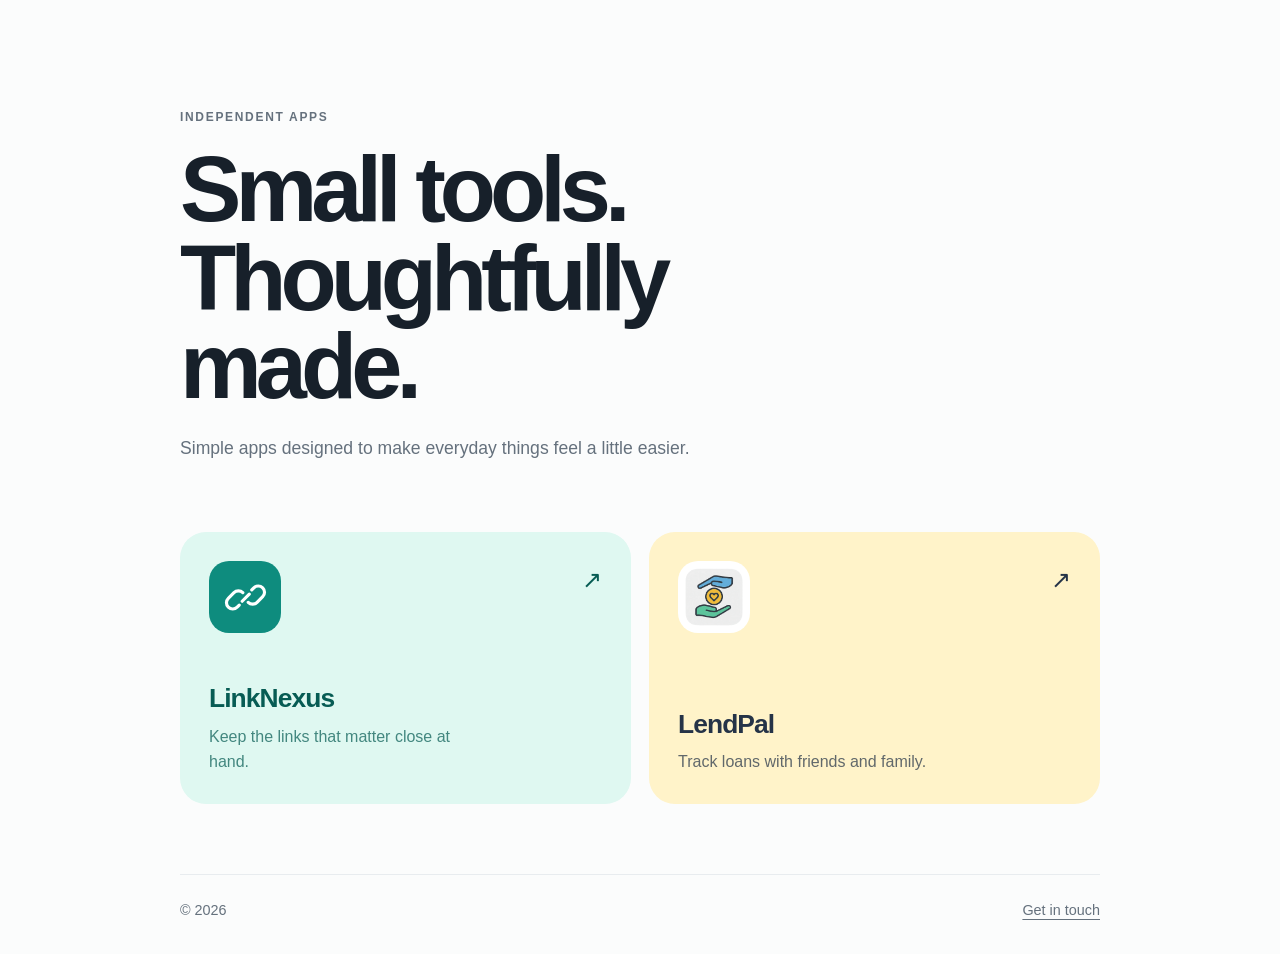
==== index.html @ 891b50ae "Build minimal app portfolio site" ====
<!doctype html>
<html lang="en">
  <head>
    <meta charset="utf-8">
    <meta name="viewport" content="width=device-width, initial-scale=1">
    <meta name="description" content="Simple, thoughtful apps for everyday life.">
    <title>Apps</title>
    <link rel="stylesheet" href="assets/styles.css">
  </head>
  <body>
    <main class="home-shell">
      <header class="intro">
        <p class="eyebrow">Independent apps</p>
        <h1>Small tools.<br>Thoughtfully made.</h1>
        <p class="intro-copy">Simple apps designed to make everyday things feel a little easier.</p>
      </header>

      <section class="app-grid" aria-label="Apps">
        <a class="app-card linknexus-card" href="linknexus/">
          <span class="card-icon linknexus-icon" aria-hidden="true">
            <svg viewBox="0 0 48 48" role="img">
              <path d="M20.3 28.2l7.9-7.9M17 32.5l-2.3 2.3a7 7 0 01-9.9-9.9l6.3-6.3a7 7 0 019.9 0M31 15.5l2.3-2.3a7 7 0 019.9 9.9l-6.3 6.3a7 7 0 01-9.9 0"/>
            </svg>
          </span>
          <span class="card-content">
            <span class="card-label">LinkNexus</span>
            <span class="card-description">Keep the links that matter close at hand.</span>
          </span>
          <span class="card-arrow" aria-hidden="true">&#8599;</span>
        </a>

        <a class="app-card lendpal-card" href="lendpal/">
          <span class="card-icon lendpal-icon" aria-hidden="true">
            <img src="app-light.png" alt="">
          </span>
          <span class="card-content">
            <span class="card-label">LendPal</span>
            <span class="card-description">Track loans with friends and family.</span>
          </span>
          <span class="card-arrow" aria-hidden="true">&#8599;</span>
        </a>
      </section>

      <footer class="site-footer">
        <span>&copy; 2026</span>
        <a href="mailto:lendpal.sup@gmail.com">Get in touch</a>
      </footer>
    </main>
  </body>
</html>
---- assets/styles.css ----
:root {
  color-scheme: light;
  --ink: #17202a;
  --muted: #65717d;
  --line: #e8ecef;
  --paper: #fbfcfc;
  --white: #ffffff;
  font-family: Inter, ui-sans-serif, -apple-system, BlinkMacSystemFont, "Segoe UI", sans-serif;
  font-synthesis: none;
}

* { box-sizing: border-box; }

html { scroll-behavior: smooth; }

body {
  min-height: 100vh;
  margin: 0;
  background: var(--paper);
  color: var(--ink);
  line-height: 1.6;
  -webkit-font-smoothing: antialiased;
}

a { color: inherit; }

.home-shell,
.app-shell,
.policy-shell {
  width: min(100% - 40px, 920px);
  margin: 0 auto;
}

.home-shell {
  min-height: 100vh;
  display: flex;
  flex-direction: column;
  padding: 12vh 0 32px;
}

.intro { max-width: 680px; }

.eyebrow {
  margin: 0 0 18px;
  color: var(--muted);
  font-size: .75rem;
  font-weight: 700;
  letter-spacing: .14em;
  text-transform: uppercase;
}

h1, h2, p { margin-top: 0; }

.intro h1 {
  margin-bottom: 24px;
  font-size: clamp(3rem, 8vw, 5.75rem);
  font-weight: 680;
  letter-spacing: -.065em;
  line-height: .96;
}

.intro-copy {
  max-width: 520px;
  margin-bottom: 0;
  color: var(--muted);
  font-size: 1.1rem;
}

.app-grid {
  display: grid;
  grid-template-columns: repeat(2, 1fr);
  gap: 18px;
  margin: 70px 0;
}

.app-card {
  position: relative;
  min-height: 260px;
  padding: 28px;
  overflow: hidden;
  border: 1px solid transparent;
  border-radius: 26px;
  display: flex;
  flex-direction: column;
  justify-content: space-between;
  text-decoration: none;
  transition: transform .2s ease, box-shadow .2s ease;
}

.app-card:hover {
  transform: translateY(-4px);
  box-shadow: 0 20px 50px rgb(26 39 49 / 10%);
}

.app-card:focus-visible {
  outline: 3px solid var(--ink);
  outline-offset: 4px;
}

.linknexus-card { background: #dff8f1; color: #075c54; }
.lendpal-card { background: #fff3c9; color: #253347; }

.card-icon {
  width: 72px;
  height: 72px;
  border-radius: 20px;
  display: grid;
  place-items: center;
}

.linknexus-icon { background: #0e8c7e; }
.linknexus-icon svg { width: 43px; fill: none; stroke: #fff; stroke-width: 3.5; stroke-linecap: round; }
.lendpal-icon { overflow: hidden; background: #fff; }
.lendpal-icon img { width: 100%; height: 100%; object-fit: cover; }

.card-content { display: block; padding-top: 44px; }
.card-label { display: block; font-size: 1.65rem; font-weight: 700; letter-spacing: -.035em; }
.card-description { display: block; max-width: 280px; margin-top: 4px; opacity: .72; }
.card-arrow { position: absolute; top: 28px; right: 28px; font-size: 1.5rem; }

.site-footer {
  margin-top: auto;
  padding-top: 24px;
  border-top: 1px solid var(--line);
  display: flex;
  justify-content: space-between;
  color: var(--muted);
  font-size: .9rem;
}

.site-footer a { text-underline-offset: 4px; }

.app-page { --accent: #0e8c7e; --soft: #dff8f1; }
.app-page.lendpal { --accent: #377fb7; --soft: #fff3c9; }

.app-shell { padding: 32px 0 56px; }

.top-nav { display: flex; justify-content: space-between; align-items: center; }
.back-link, .privacy-link { color: var(--muted); font-size: .9rem; text-decoration: none; }
.back-link:hover, .privacy-link:hover { color: var(--accent); }

.app-hero {
  min-height: calc(100vh - 145px);
  display: grid;
  grid-template-columns: 1.2fr .8fr;
  align-items: center;
  gap: 64px;
}

.app-badge {
  width: 96px;
  height: 96px;
  margin-bottom: 32px;
  border-radius: 27px;
  display: grid;
  place-items: center;
  overflow: hidden;
  background: var(--accent);
  box-shadow: 0 16px 40px color-mix(in srgb, var(--accent) 24%, transparent);
}

.app-badge img { width: 100%; height: 100%; object-fit: cover; }
.app-badge svg { width: 56px; fill: none; stroke: #fff; stroke-width: 3.5; stroke-linecap: round; }

.app-copy h1 {
  margin-bottom: 20px;
  font-size: clamp(3.5rem, 9vw, 7rem);
  letter-spacing: -.075em;
  line-height: .9;
}

.app-copy > p { max-width: 560px; color: var(--muted); font-size: 1.2rem; }

.feature-note {
  padding: 32px;
  border-radius: 28px;
  background: var(--soft);
  color: var(--accent);
}

.feature-note p { margin: 0; font-size: 1.15rem; font-weight: 600; }

.policy-shell { max-width: 720px; padding: 32px 0 80px; }
.policy-header { padding: 96px 0 44px; border-bottom: 1px solid var(--line); }
.policy-header h1 { margin-bottom: 12px; font-size: clamp(2.7rem, 7vw, 4.5rem); letter-spacing: -.055em; line-height: 1; }
.updated { color: var(--muted); font-size: .9rem; }
.policy-content { padding-top: 44px; }
.policy-content h2 { margin: 44px 0 12px; font-size: 1.2rem; letter-spacing: -.015em; }
.policy-content p, .policy-content li { color: #46515c; }
.policy-content a { color: var(--accent); text-underline-offset: 3px; }
.policy-content li + li { margin-top: 10px; }

@media (max-width: 700px) {
  .home-shell { padding-top: 9vh; }
  .app-grid { grid-template-columns: 1fr; margin: 52px 0; }
  .app-card { min-height: 230px; }
  .app-hero { grid-template-columns: 1fr; gap: 16px; padding: 88px 0 40px; }
  .feature-note { margin-top: 20px; }
  .policy-header { padding-top: 72px; }
}

@media (prefers-reduced-motion: reduce) {
  html { scroll-behavior: auto; }
  .app-card { transition: none; }
}
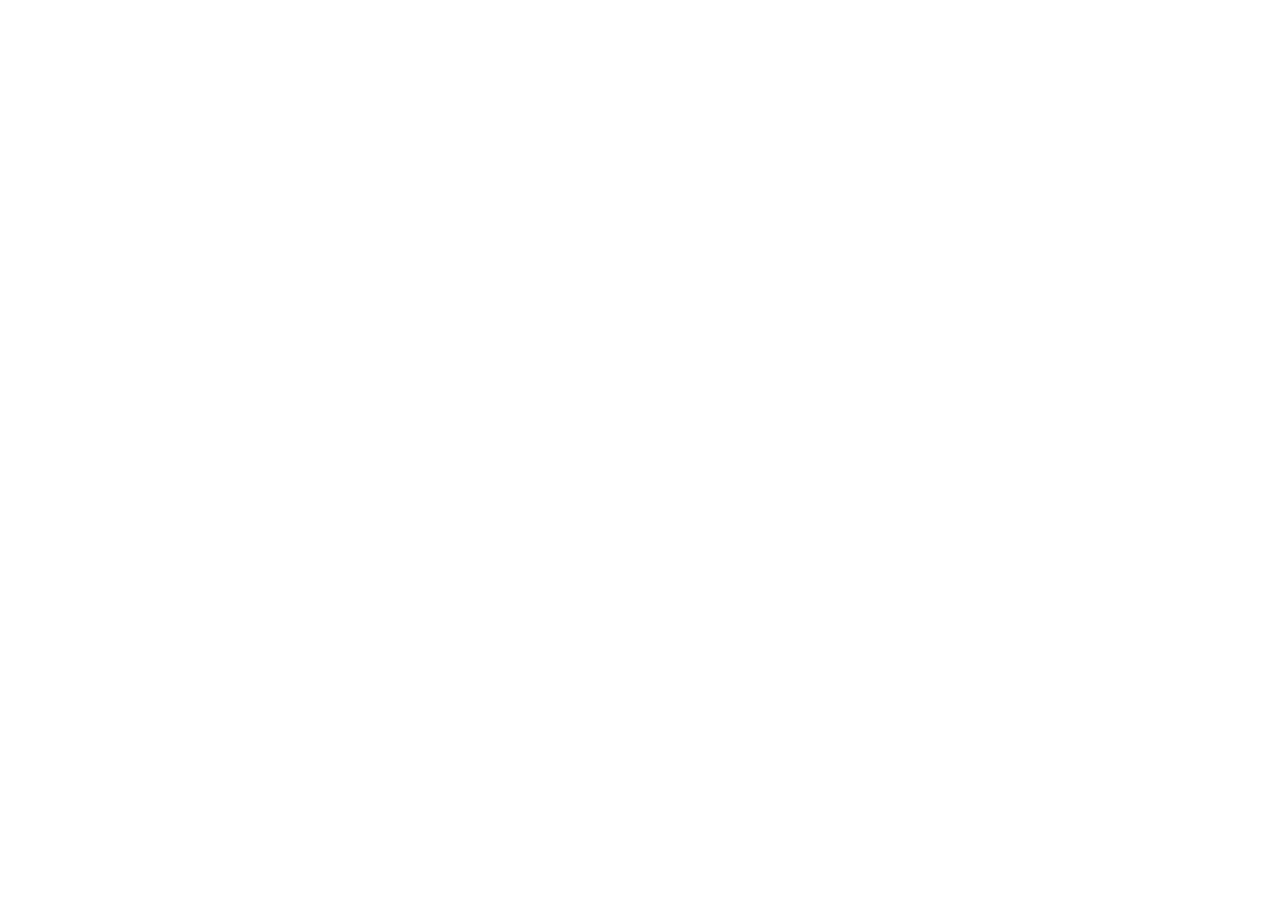
==== commit 025e3a33: "Redirect legacy homepage to LendPal" ====
--- a/index.html
+++ b/index.html
@@ -3,48 +3,42 @@
   <head>
     <meta charset="utf-8">
     <meta name="viewport" content="width=device-width, initial-scale=1">
-    <meta name="description" content="Simple, thoughtful apps for everyday life.">
-    <title>Apps</title>
-    <link rel="stylesheet" href="assets/styles.css">
+    <meta http-equiv="refresh" content="0; url=https://sylvan-d-ash.github.io/lendpal.home/lendpal/">
+    <link rel="canonical" href="https://sylvan-d-ash.github.io/lendpal.home/lendpal/">
+    <title>LendPal has moved</title>
+    <script>
+      window.location.replace("https://sylvan-d-ash.github.io/lendpal.home/lendpal/");
+    </script>
+    <style>
+      :root {
+        font-family: -apple-system, BlinkMacSystemFont, "Segoe UI", sans-serif;
+        color: #253347;
+        background: #fffdf7;
+      }
+
+      body {
+        min-height: 100vh;
+        margin: 0;
+        display: grid;
+        place-items: center;
+      }
+
+      main {
+        max-width: 30rem;
+        padding: 2rem;
+        text-align: center;
+      }
+
+      h1 { margin-bottom: .5rem; }
+      p { color: #65717d; }
+      a { color: #377fb7; text-underline-offset: .2em; }
+    </style>
   </head>
   <body>
-    <main class="home-shell">
-      <header class="intro">
-        <p class="eyebrow">Independent apps</p>
-        <h1>Small tools.<br>Thoughtfully made.</h1>
-        <p class="intro-copy">Simple apps designed to make everyday things feel a little easier.</p>
-      </header>
-
-      <section class="app-grid" aria-label="Apps">
-        <a class="app-card linknexus-card" href="linknexus/">
-          <span class="card-icon linknexus-icon" aria-hidden="true">
-            <svg viewBox="0 0 48 48" role="img">
-              <path d="M20.3 28.2l7.9-7.9M17 32.5l-2.3 2.3a7 7 0 01-9.9-9.9l6.3-6.3a7 7 0 019.9 0M31 15.5l2.3-2.3a7 7 0 019.9 9.9l-6.3 6.3a7 7 0 01-9.9 0"/>
-            </svg>
-          </span>
-          <span class="card-content">
-            <span class="card-label">LinkNexus</span>
-            <span class="card-description">Keep the links that matter close at hand.</span>
-          </span>
-          <span class="card-arrow" aria-hidden="true">&#8599;</span>
-        </a>
-
-        <a class="app-card lendpal-card" href="lendpal/">
-          <span class="card-icon lendpal-icon" aria-hidden="true">
-            <img src="app-light.png" alt="">
-          </span>
-          <span class="card-content">
-            <span class="card-label">LendPal</span>
-            <span class="card-description">Track loans with friends and family.</span>
-          </span>
-          <span class="card-arrow" aria-hidden="true">&#8599;</span>
-        </a>
-      </section>
-
-      <footer class="site-footer">
-        <span>&copy; 2026</span>
-        <a href="mailto:lendpal.sup@gmail.com">Get in touch</a>
-      </footer>
+    <main>
+      <h1>LendPal has moved</h1>
+      <p>Taking you to the current LendPal page.</p>
+      <p><a href="https://sylvan-d-ash.github.io/lendpal.home/lendpal/">Continue to LendPal</a></p>
     </main>
   </body>
 </html>
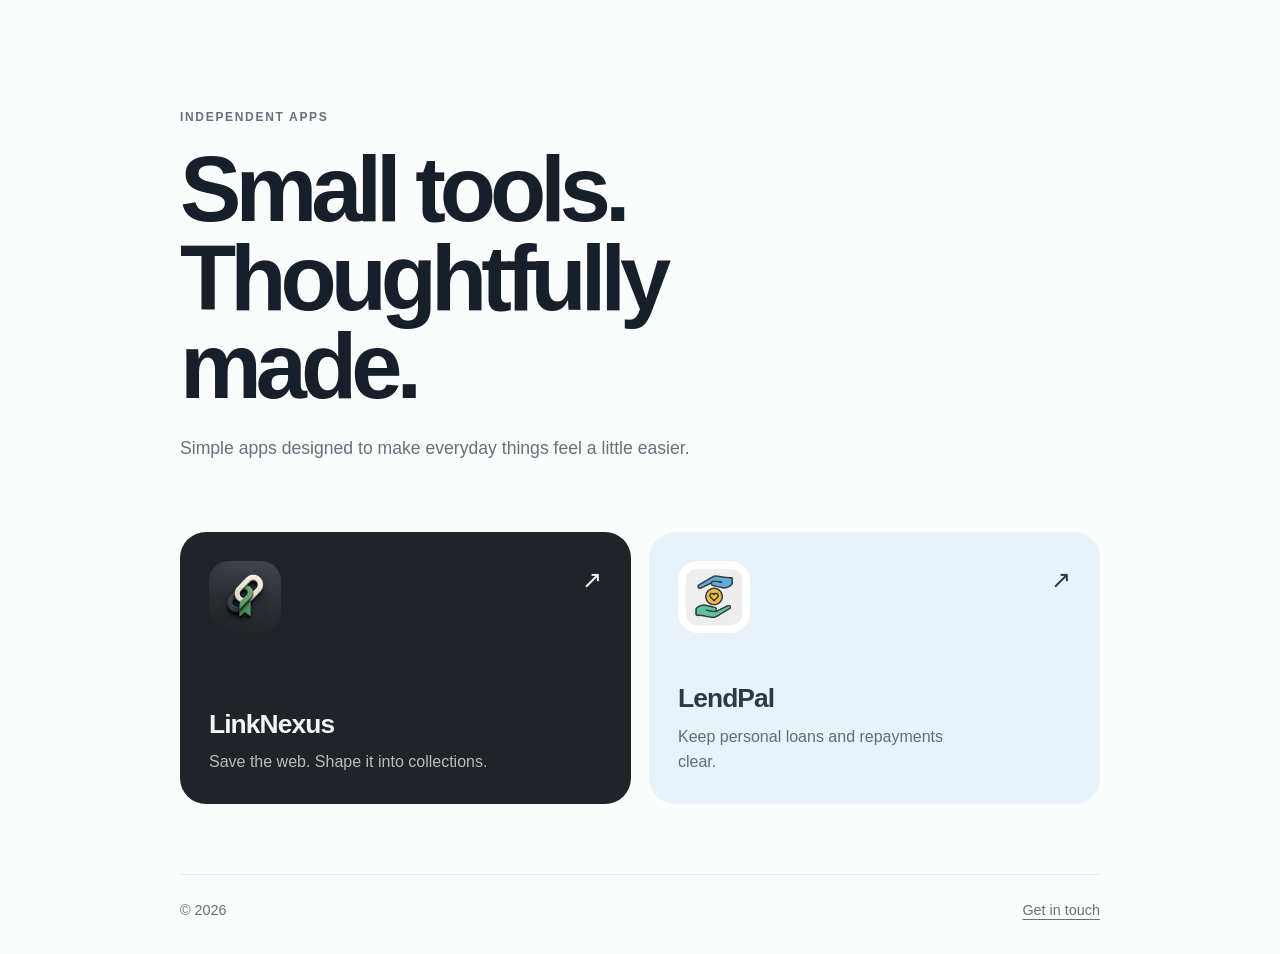
==== commit aaacf88c: "Refine app landing pages" ====
--- a/index.html
+++ b/index.html
@@ -3,42 +3,46 @@
   <head>
     <meta charset="utf-8">
     <meta name="viewport" content="width=device-width, initial-scale=1">
-    <meta http-equiv="refresh" content="0; url=https://sylvan-d-ash.github.io/lendpal.home/lendpal/">
-    <link rel="canonical" href="https://sylvan-d-ash.github.io/lendpal.home/lendpal/">
-    <title>LendPal has moved</title>
-    <script>
-      window.location.replace("https://sylvan-d-ash.github.io/lendpal.home/lendpal/");
-    </script>
-    <style>
-      :root {
-        font-family: -apple-system, BlinkMacSystemFont, "Segoe UI", sans-serif;
-        color: #253347;
-        background: #fffdf7;
-      }
-
-      body {
-        min-height: 100vh;
-        margin: 0;
-        display: grid;
-        place-items: center;
-      }
-
-      main {
-        max-width: 30rem;
-        padding: 2rem;
-        text-align: center;
-      }
-
-      h1 { margin-bottom: .5rem; }
-      p { color: #65717d; }
-      a { color: #377fb7; text-underline-offset: .2em; }
-    </style>
+    <meta name="description" content="Simple, thoughtful apps for everyday life.">
+    <title>Apps</title>
+    <link rel="stylesheet" href="assets/styles.css">
   </head>
   <body>
-    <main>
-      <h1>LendPal has moved</h1>
-      <p>Taking you to the current LendPal page.</p>
-      <p><a href="https://sylvan-d-ash.github.io/lendpal.home/lendpal/">Continue to LendPal</a></p>
+    <main class="home-shell">
+      <header class="intro">
+        <p class="eyebrow">Independent apps</p>
+        <h1>Small tools.<br>Thoughtfully made.</h1>
+        <p class="intro-copy">Simple apps designed to make everyday things feel a little easier.</p>
+      </header>
+
+      <section class="app-grid" aria-label="Apps">
+        <a class="app-card linknexus-card" href="linknexus/">
+          <span class="card-icon linknexus-icon" aria-hidden="true">
+            <img src="linknexus-icon.png" alt="">
+          </span>
+          <span class="card-content">
+            <span class="card-label">LinkNexus</span>
+            <span class="card-description">Save the web. Shape it into collections.</span>
+          </span>
+          <span class="card-arrow" aria-hidden="true">&#8599;</span>
+        </a>
+
+        <a class="app-card lendpal-card" href="lendpal/">
+          <span class="card-icon lendpal-icon" aria-hidden="true">
+            <img src="app-light.png" alt="">
+          </span>
+          <span class="card-content">
+            <span class="card-label">LendPal</span>
+            <span class="card-description">Keep personal loans and repayments clear.</span>
+          </span>
+          <span class="card-arrow" aria-hidden="true">&#8599;</span>
+        </a>
+      </section>
+
+      <footer class="site-footer">
+        <span>&copy; 2026</span>
+        <a href="mailto:lendpal.sup@gmail.com">Get in touch</a>
+      </footer>
     </main>
   </body>
 </html>
--- a/assets/styles.css
+++ b/assets/styles.css
@@ -0,0 +1,222 @@
+:root {
+  color-scheme: light;
+  --ink: #17202a;
+  --muted: #65717d;
+  --line: #e8ecef;
+  --paper: #fbfcfc;
+  --white: #ffffff;
+  font-family: Inter, ui-sans-serif, -apple-system, BlinkMacSystemFont, "Segoe UI", sans-serif;
+  font-synthesis: none;
+}
+
+* { box-sizing: border-box; }
+
+html { scroll-behavior: smooth; }
+
+body {
+  min-height: 100vh;
+  margin: 0;
+  background: var(--paper);
+  color: var(--ink);
+  line-height: 1.6;
+  -webkit-font-smoothing: antialiased;
+}
+
+a { color: inherit; }
+
+.home-shell,
+.app-shell,
+.policy-shell {
+  width: min(100% - 40px, 920px);
+  margin: 0 auto;
+}
+
+.home-shell {
+  min-height: 100vh;
+  display: flex;
+  flex-direction: column;
+  padding: 12vh 0 32px;
+}
+
+.intro { max-width: 680px; }
+
+.eyebrow {
+  margin: 0 0 18px;
+  color: var(--muted);
+  font-size: .75rem;
+  font-weight: 700;
+  letter-spacing: .14em;
+  text-transform: uppercase;
+}
+
+h1, h2, p { margin-top: 0; }
+
+.intro h1 {
+  margin-bottom: 24px;
+  font-size: clamp(3rem, 8vw, 5.75rem);
+  font-weight: 680;
+  letter-spacing: -.065em;
+  line-height: .96;
+}
+
+.intro-copy {
+  max-width: 520px;
+  margin-bottom: 0;
+  color: var(--muted);
+  font-size: 1.1rem;
+}
+
+.app-grid {
+  display: grid;
+  grid-template-columns: repeat(2, 1fr);
+  gap: 18px;
+  margin: 70px 0;
+}
+
+.app-card {
+  position: relative;
+  min-height: 260px;
+  padding: 28px;
+  overflow: hidden;
+  border: 1px solid transparent;
+  border-radius: 26px;
+  display: flex;
+  flex-direction: column;
+  justify-content: space-between;
+  text-decoration: none;
+  transition: transform .2s ease, box-shadow .2s ease;
+}
+
+.app-card:hover {
+  transform: translateY(-4px);
+  box-shadow: 0 20px 50px rgb(26 39 49 / 10%);
+}
+
+.app-card:focus-visible {
+  outline: 3px solid var(--ink);
+  outline-offset: 4px;
+}
+
+.linknexus-card { background: #202428; color: #f5f5f5; }
+.lendpal-card { background: #e8f2fb; color: #2d3748; }
+
+.card-icon {
+  width: 72px;
+  height: 72px;
+  border-radius: 20px;
+  display: grid;
+  place-items: center;
+}
+
+.linknexus-icon { overflow: hidden; background: #202428; }
+.linknexus-icon img { width: 100%; height: 100%; object-fit: cover; }
+.lendpal-icon { overflow: hidden; background: #fff; }
+.lendpal-icon img { width: 100%; height: 100%; object-fit: cover; }
+
+.card-content { display: block; padding-top: 44px; }
+.card-label { display: block; font-size: 1.65rem; font-weight: 700; letter-spacing: -.035em; }
+.card-description { display: block; max-width: 280px; margin-top: 4px; opacity: .72; }
+.card-arrow { position: absolute; top: 28px; right: 28px; font-size: 1.5rem; }
+
+.site-footer {
+  margin-top: auto;
+  padding-top: 24px;
+  border-top: 1px solid var(--line);
+  display: flex;
+  justify-content: space-between;
+  color: var(--muted);
+  font-size: .9rem;
+}
+
+.site-footer a { text-underline-offset: 4px; }
+
+.app-page {
+  --accent: #3d8e5b;
+  --soft: #ffffff;
+  --page-background: #f2f2f2;
+  --page-ink: #111111;
+  --page-muted: #6b6b6b;
+  background: var(--page-background);
+  color: var(--page-ink);
+}
+
+.app-page.lendpal {
+  --accent: #3182ce;
+  --soft: #e8f2fb;
+  --page-background: #f7f8fa;
+  --page-ink: #2d3748;
+  --page-muted: #718096;
+}
+
+.app-shell { padding: 32px 0 56px; }
+
+.top-nav { display: flex; justify-content: space-between; align-items: center; }
+.back-link, .privacy-link { color: var(--page-muted); font-size: .9rem; text-decoration: none; }
+.back-link:hover, .privacy-link:hover { color: var(--accent); }
+
+.app-hero {
+  min-height: calc(100vh - 145px);
+  display: grid;
+  grid-template-columns: 1.2fr .8fr;
+  align-items: center;
+  gap: 64px;
+}
+
+.app-badge {
+  width: 96px;
+  height: 96px;
+  margin-bottom: 32px;
+  border-radius: 27px;
+  display: grid;
+  place-items: center;
+  overflow: hidden;
+  background: var(--accent);
+  box-shadow: 0 16px 40px color-mix(in srgb, var(--page-ink) 18%, transparent);
+}
+
+.app-badge img { width: 100%; height: 100%; object-fit: cover; }
+.app-badge svg { width: 56px; fill: none; stroke: #fff; stroke-width: 3.5; stroke-linecap: round; }
+
+.app-copy h1 {
+  margin-bottom: 20px;
+  font-size: clamp(3.5rem, 9vw, 7rem);
+  letter-spacing: -.075em;
+  line-height: .9;
+}
+
+.app-copy > p { max-width: 590px; color: var(--page-muted); font-size: 1.2rem; }
+
+.feature-note {
+  padding: 32px;
+  border-radius: 28px;
+  background: var(--soft);
+  color: var(--page-ink);
+  box-shadow: 0 18px 55px color-mix(in srgb, var(--page-ink) 7%, transparent);
+}
+
+.feature-note p { margin: 0; font-size: 1.15rem; font-weight: 600; }
+.feature-note p::first-line { color: var(--accent); }
+
+.policy-shell { max-width: 720px; padding: 32px 0 80px; }
+.policy-header { padding: 96px 0 44px; border-bottom: 1px solid var(--line); }
+.policy-header h1 { margin-bottom: 12px; font-size: clamp(2.7rem, 7vw, 4.5rem); letter-spacing: -.055em; line-height: 1; }
+.updated { color: var(--muted); font-size: .9rem; }
+.policy-content { padding-top: 44px; }
+.policy-content h2 { margin: 44px 0 12px; font-size: 1.2rem; letter-spacing: -.015em; }
+.policy-content p, .policy-content li { color: #46515c; }
+.policy-content a { color: var(--accent); text-underline-offset: 3px; }
+.policy-content li + li { margin-top: 10px; }
+
+@media (max-width: 700px) {
+  .home-shell { padding-top: 9vh; }
+  .app-grid { grid-template-columns: 1fr; margin: 52px 0; }
+  .app-card { min-height: 230px; }
+  .app-hero { grid-template-columns: 1fr; gap: 16px; padding: 88px 0 40px; }
+  .feature-note { margin-top: 20px; }
+  .policy-header { padding-top: 72px; }
+}
+
+@media (prefers-reduced-motion: reduce) {
+  html { scroll-behavior: auto; }
+  .app-card { transition: none; }
+}
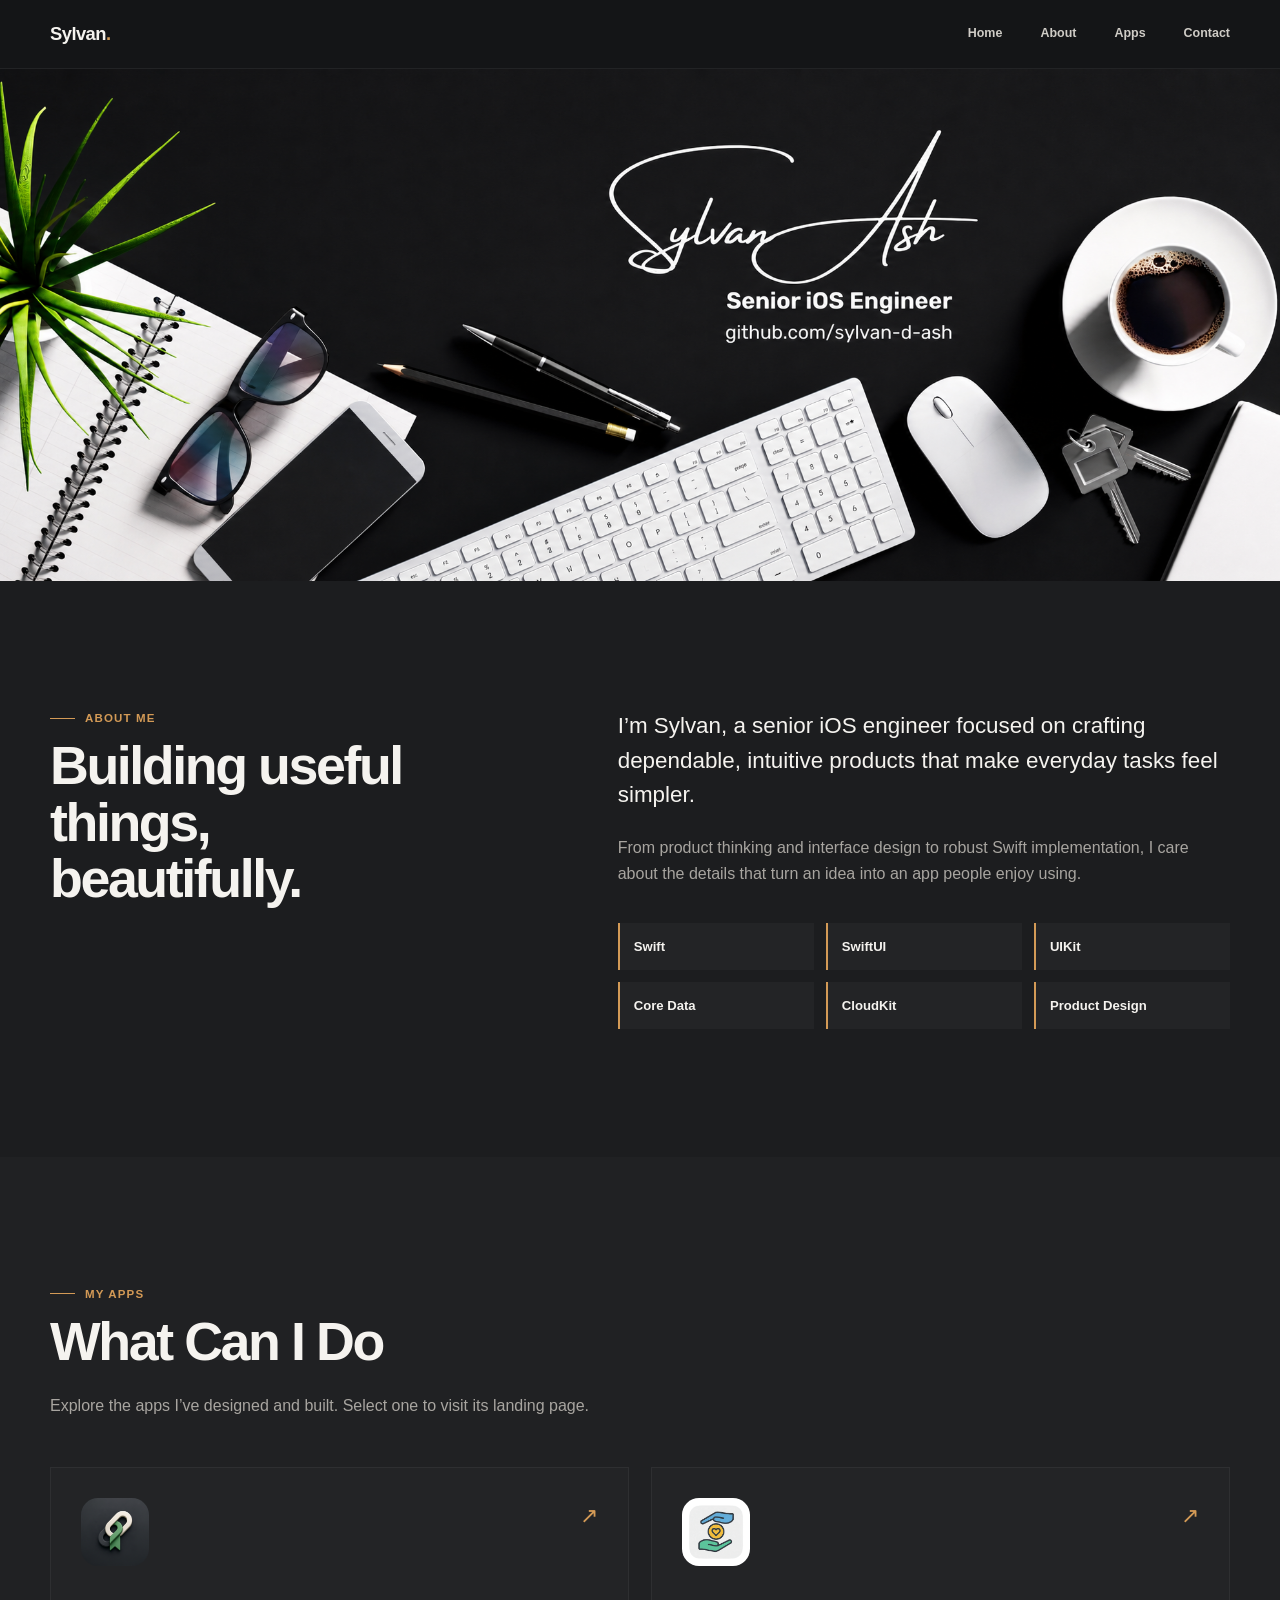
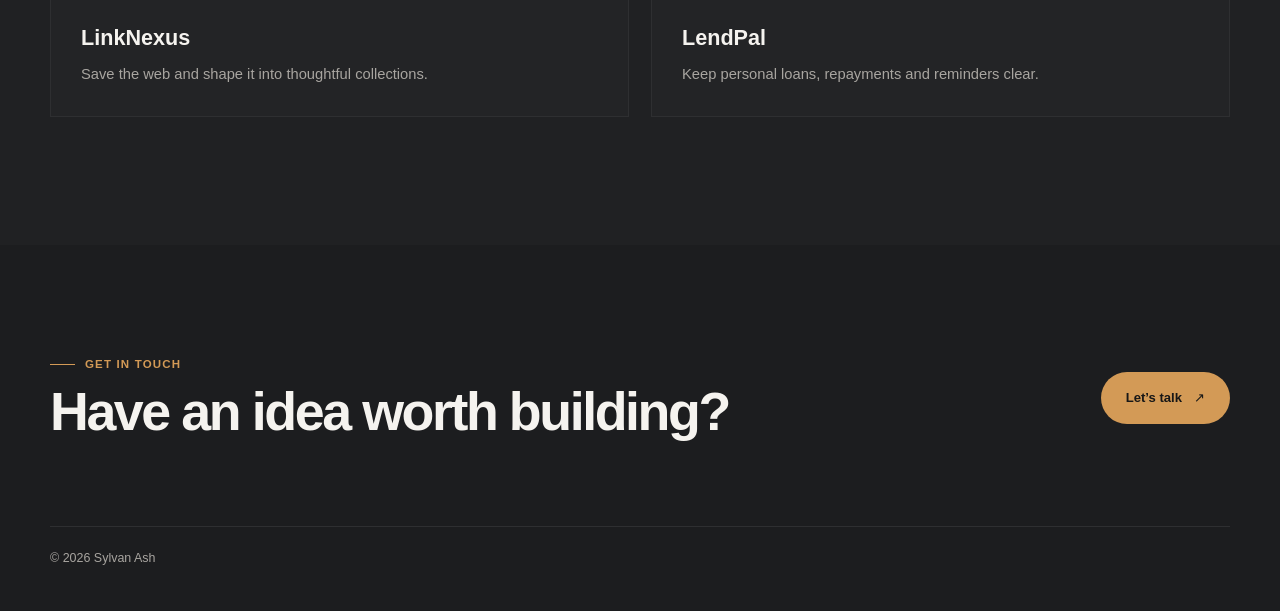
==== commit 189ad743: "Redesign portfolio home and app gallery" ====
--- a/index.html
+++ b/index.html
@@ -3,46 +3,90 @@
   <head>
     <meta charset="utf-8">
     <meta name="viewport" content="width=device-width, initial-scale=1">
-    <meta name="description" content="Simple, thoughtful apps for everyday life.">
-    <title>Apps</title>
+    <meta name="description" content="Sylvan Ash is a senior iOS engineer building thoughtful apps for everyday life.">
+    <title>Sylvan Ash — Senior iOS Engineer</title>
+    <link rel="icon" href="favicon.svg" type="image/svg+xml">
+    <link rel="apple-touch-icon" href="apple-touch-icon.png">
     <link rel="stylesheet" href="assets/styles.css">
   </head>
-  <body>
-    <main class="home-shell">
-      <header class="intro">
-        <p class="eyebrow">Independent apps</p>
-        <h1>Small tools.<br>Thoughtfully made.</h1>
-        <p class="intro-copy">Simple apps designed to make everyday things feel a little easier.</p>
-      </header>
+  <body class="portfolio-home">
+    <header class="site-nav">
+      <div class="nav-inner">
+        <a class="wordmark" href="#home" aria-label="Sylvan Ash, home">Sylvan<span>.</span></a>
+        <nav aria-label="Primary navigation">
+          <a href="#home">Home</a>
+          <a href="#about">About</a>
+          <a href="#apps">Apps</a>
+          <a href="#contact">Contact</a>
+        </nav>
+      </div>
+    </header>
 
-      <section class="app-grid" aria-label="Apps">
-        <a class="app-card linknexus-card" href="linknexus/">
-          <span class="card-icon linknexus-icon" aria-hidden="true">
-            <img src="linknexus-icon.png" alt="">
-          </span>
-          <span class="card-content">
-            <span class="card-label">LinkNexus</span>
-            <span class="card-description">Save the web. Shape it into collections.</span>
-          </span>
-          <span class="card-arrow" aria-hidden="true">&#8599;</span>
-        </a>
-
-        <a class="app-card lendpal-card" href="lendpal/">
-          <span class="card-icon lendpal-icon" aria-hidden="true">
-            <img src="app-light.png" alt="">
-          </span>
-          <span class="card-content">
-            <span class="card-label">LendPal</span>
-            <span class="card-description">Keep personal loans and repayments clear.</span>
-          </span>
-          <span class="card-arrow" aria-hidden="true">&#8599;</span>
-        </a>
+    <main>
+      <section class="portfolio-hero" id="home" aria-labelledby="hero-title">
+        <h1 class="visually-hidden" id="hero-title">Sylvan Ash, Senior iOS Engineer</h1>
+        <img src="assets/sylvan-ash-hero-dark.png" alt="A dark desk with a notebook, plant, glasses, keyboard and coffee, introducing Sylvan Ash, Senior iOS Engineer.">
       </section>
 
-      <footer class="site-footer">
-        <span>&copy; 2026</span>
-        <a href="mailto:lendpal.sup@gmail.com">Get in touch</a>
-      </footer>
+      <section class="portfolio-section about-section" id="about">
+        <div class="section-heading">
+          <p class="section-kicker">About me</p>
+          <h2>Building useful things,<br>beautifully.</h2>
+        </div>
+        <div class="about-copy">
+          <p class="about-lead">I’m Sylvan, a senior iOS engineer focused on crafting dependable, intuitive products that make everyday tasks feel simpler.</p>
+          <p>From product thinking and interface design to robust Swift implementation, I care about the details that turn an idea into an app people enjoy using.</p>
+          <div class="skill-list" aria-label="Skills">
+            <span>Swift</span>
+            <span>SwiftUI</span>
+            <span>UIKit</span>
+            <span>Core Data</span>
+            <span>CloudKit</span>
+            <span>Product Design</span>
+          </div>
+        </div>
+      </section>
+
+      <section class="portfolio-section apps-section" id="apps">
+        <div class="section-heading">
+          <p class="section-kicker">My apps</p>
+          <h2>What Can I Do</h2>
+          <p>Explore the apps I’ve designed and built. Select one to visit its landing page.</p>
+        </div>
+
+        <div class="portfolio-app-grid" aria-label="Apps by Sylvan Ash">
+          <a class="portfolio-app-card" href="linknexus/" aria-label="View the LinkNexus landing page">
+            <span class="portfolio-app-icon" aria-hidden="true">
+              <img src="linknexus-icon.png" alt="">
+            </span>
+            <span class="portfolio-app-copy">
+              <span class="portfolio-app-name">LinkNexus</span>
+              <span class="portfolio-app-description">Save the web and shape it into thoughtful collections.</span>
+            </span>
+            <span class="portfolio-app-arrow" aria-hidden="true">↗</span>
+          </a>
+
+          <a class="portfolio-app-card" href="lendpal/" aria-label="View the LendPal landing page">
+            <span class="portfolio-app-icon" aria-hidden="true">
+              <img src="app-light.png" alt="">
+            </span>
+            <span class="portfolio-app-copy">
+              <span class="portfolio-app-name">LendPal</span>
+              <span class="portfolio-app-description">Keep personal loans, repayments and reminders clear.</span>
+            </span>
+            <span class="portfolio-app-arrow" aria-hidden="true">↗</span>
+          </a>
+        </div>
+      </section>
     </main>
+
+    <footer class="portfolio-footer" id="contact">
+      <div>
+        <p class="section-kicker">Get in touch</p>
+        <h2>Have an idea worth building?</h2>
+      </div>
+      <a class="contact-button" href="mailto:lendpal.sup@gmail.com">Let’s talk <span aria-hidden="true">↗</span></a>
+      <p class="copyright">© 2026 Sylvan Ash</p>
+    </footer>
   </body>
 </html>
--- a/assets/styles.css
+++ b/assets/styles.css
@@ -7,6 +7,240 @@
   --white: #ffffff;
   font-family: Inter, ui-sans-serif, -apple-system, BlinkMacSystemFont, "Segoe UI", sans-serif;
   font-synthesis: none;
+}
+
+/* Portfolio home */
+.portfolio-home {
+  --portfolio-bg: #1c1d1f;
+  --portfolio-panel: #232426;
+  --portfolio-panel-hover: #292a2d;
+  --portfolio-ink: #f5f3ef;
+  --portfolio-muted: #a8a5a0;
+  --portfolio-accent: #d39a56;
+  background: var(--portfolio-bg);
+  color: var(--portfolio-ink);
+}
+
+.visually-hidden {
+  position: absolute;
+  width: 1px;
+  height: 1px;
+  padding: 0;
+  margin: -1px;
+  overflow: hidden;
+  clip: rect(0, 0, 0, 0);
+  white-space: nowrap;
+  border: 0;
+}
+
+.site-nav {
+  position: sticky;
+  top: 0;
+  z-index: 10;
+  border-bottom: 1px solid rgb(255 255 255 / 6%);
+  background: rgb(20 21 23 / 92%);
+  backdrop-filter: blur(16px);
+}
+
+.nav-inner {
+  width: min(100% - 40px, 1180px);
+  min-height: 68px;
+  margin: 0 auto;
+  display: flex;
+  align-items: center;
+  justify-content: space-between;
+}
+
+.wordmark {
+  color: var(--portfolio-ink);
+  font-size: 1.15rem;
+  font-weight: 800;
+  letter-spacing: -.03em;
+  text-decoration: none;
+}
+
+.wordmark span,
+.section-kicker,
+.portfolio-app-arrow { color: var(--portfolio-accent); }
+
+.site-nav nav { display: flex; gap: clamp(18px, 3vw, 38px); }
+.site-nav nav a {
+  color: #cfccc6;
+  font-size: .78rem;
+  font-weight: 700;
+  text-decoration: none;
+  transition: color .2s ease;
+}
+.site-nav nav a:hover,
+.site-nav nav a:focus-visible { color: var(--portfolio-accent); }
+
+.portfolio-hero {
+  width: 100%;
+  overflow: hidden;
+  background: #151618;
+}
+
+.portfolio-hero img {
+  width: 100%;
+  height: auto;
+  display: block;
+}
+
+.portfolio-section,
+.portfolio-footer {
+  width: min(100% - 40px, 1180px);
+  margin: 0 auto;
+}
+
+.portfolio-section {
+  padding: clamp(78px, 10vw, 128px) 0;
+}
+
+.section-heading { max-width: 590px; }
+.section-kicker {
+  display: flex;
+  align-items: center;
+  gap: 10px;
+  margin: 0 0 10px;
+  font-size: .72rem;
+  font-weight: 800;
+  letter-spacing: .1em;
+  text-transform: uppercase;
+}
+
+.section-kicker::before {
+  width: 25px;
+  height: 1px;
+  content: "";
+  background: currentColor;
+}
+
+.section-heading h2,
+.portfolio-footer h2 {
+  margin-bottom: 24px;
+  font-size: clamp(2rem, 4.2vw, 3.75rem);
+  letter-spacing: -.045em;
+  line-height: 1.05;
+}
+
+.section-heading > p:last-child,
+.about-copy { color: var(--portfolio-muted); }
+
+.about-section {
+  display: grid;
+  grid-template-columns: .85fr 1.15fr;
+  gap: clamp(48px, 9vw, 120px);
+  align-items: start;
+}
+
+.about-copy { max-width: 650px; font-size: 1rem; }
+.about-lead {
+  color: var(--portfolio-ink);
+  font-size: clamp(1.15rem, 2vw, 1.4rem);
+  line-height: 1.55;
+}
+
+.skill-list {
+  display: grid;
+  grid-template-columns: repeat(3, 1fr);
+  gap: 12px;
+  margin-top: 36px;
+}
+
+.skill-list span {
+  padding: 13px 14px;
+  border-left: 2px solid var(--portfolio-accent);
+  background: var(--portfolio-panel);
+  color: var(--portfolio-ink);
+  font-size: .82rem;
+  font-weight: 700;
+}
+
+.apps-section {
+  width: 100%;
+  max-width: none;
+  padding-right: max(20px, calc((100% - 1180px) / 2));
+  padding-left: max(20px, calc((100% - 1180px) / 2));
+  background: #202123;
+}
+
+.portfolio-app-grid {
+  display: grid;
+  grid-template-columns: repeat(2, minmax(0, 1fr));
+  gap: 22px;
+  margin-top: 48px;
+}
+
+.portfolio-app-card {
+  position: relative;
+  min-height: 250px;
+  padding: 30px;
+  border: 1px solid rgb(255 255 255 / 5%);
+  display: flex;
+  flex-direction: column;
+  justify-content: space-between;
+  background: var(--portfolio-panel);
+  color: var(--portfolio-ink);
+  text-decoration: none;
+  transition: transform .25s ease, background .25s ease, border-color .25s ease;
+}
+
+.portfolio-app-card:hover {
+  transform: translateY(-6px);
+  border-color: rgb(211 154 86 / 55%);
+  background: var(--portfolio-panel-hover);
+}
+
+.portfolio-app-card:focus-visible {
+  outline: 3px solid var(--portfolio-accent);
+  outline-offset: 4px;
+}
+
+.portfolio-app-icon {
+  width: 68px;
+  height: 68px;
+  overflow: hidden;
+  border-radius: 17px;
+  background: #fff;
+}
+.portfolio-app-icon img { width: 100%; height: 100%; display: block; object-fit: cover; }
+.portfolio-app-copy { display: block; padding-top: 42px; }
+.portfolio-app-name { display: block; font-size: 1.35rem; font-weight: 750; }
+.portfolio-app-description { display: block; max-width: 380px; margin-top: 7px; color: var(--portfolio-muted); font-size: .92rem; }
+.portfolio-app-arrow { position: absolute; top: 30px; right: 30px; font-size: 1.4rem; }
+
+.portfolio-footer {
+  position: relative;
+  padding: clamp(74px, 9vw, 110px) 0 42px;
+  display: grid;
+  grid-template-columns: 1fr auto;
+  gap: 32px;
+  align-items: center;
+}
+
+.portfolio-footer h2 { margin: 0; }
+.contact-button {
+  min-height: 52px;
+  padding: 0 25px;
+  border-radius: 999px;
+  display: inline-flex;
+  align-items: center;
+  gap: 12px;
+  background: var(--portfolio-accent);
+  color: #171717;
+  font-size: .82rem;
+  font-weight: 800;
+  text-decoration: none;
+  transition: transform .2s ease, filter .2s ease;
+}
+.contact-button:hover { transform: translateY(-2px); filter: brightness(1.07); }
+.copyright {
+  grid-column: 1 / -1;
+  margin: 54px 0 0;
+  padding-top: 22px;
+  border-top: 1px solid rgb(255 255 255 / 8%);
+  color: var(--portfolio-muted);
+  font-size: .78rem;
 }
 
 * { box-sizing: border-box; }
@@ -176,6 +410,7 @@
 
 .app-badge img { width: 100%; height: 100%; object-fit: cover; }
 .app-badge svg { width: 56px; fill: none; stroke: #fff; stroke-width: 3.5; stroke-linecap: round; }
+.app-page.lendpal .app-badge { background: transparent; }
 
 .app-copy h1 {
   margin-bottom: 20px;
@@ -184,7 +419,42 @@
   line-height: .9;
 }
 
-.app-copy > p { max-width: 590px; color: var(--page-muted); font-size: 1.2rem; }
+.app-description { max-width: 590px; color: var(--page-muted); font-size: 1.2rem; }
+
+.store-button {
+  width: fit-content;
+  min-height: 52px;
+  margin-top: 28px;
+  padding: 0 20px;
+  border-radius: 15px;
+  display: inline-flex;
+  align-items: center;
+  gap: 18px;
+  background: var(--page-ink);
+  color: var(--page-background);
+  font-size: .95rem;
+  font-weight: 700;
+  text-decoration: none;
+  transition: transform .2s ease, box-shadow .2s ease;
+}
+
+a.store-button:hover {
+  transform: translateY(-2px);
+  box-shadow: 0 12px 30px color-mix(in srgb, var(--page-ink) 20%, transparent);
+}
+
+a.store-button:focus-visible {
+  outline: 3px solid var(--accent);
+  outline-offset: 4px;
+}
+
+.store-button.is-coming-soon {
+  border: 1px solid color-mix(in srgb, var(--page-ink) 12%, transparent);
+  background: var(--soft);
+  color: var(--page-ink);
+}
+
+.store-detail { color: var(--page-muted); font-size: .8rem; font-weight: 600; }
 
 .feature-note {
   padding: 32px;
@@ -208,6 +478,17 @@
 .policy-content li + li { margin-top: 10px; }
 
 @media (max-width: 700px) {
+  .nav-inner { min-height: 60px; }
+  .site-nav nav { gap: 15px; }
+  .site-nav nav a { font-size: .7rem; }
+  .portfolio-hero img { width: 100%; }
+  .about-section { grid-template-columns: 1fr; gap: 30px; }
+  .skill-list { grid-template-columns: repeat(2, 1fr); }
+  .portfolio-app-grid { grid-template-columns: 1fr; }
+  .portfolio-app-card { min-height: 220px; }
+  .portfolio-footer { grid-template-columns: 1fr; }
+  .contact-button { justify-self: start; }
+  .copyright { margin-top: 20px; }
   .home-shell { padding-top: 9vh; }
   .app-grid { grid-template-columns: 1fr; margin: 52px 0; }
   .app-card { min-height: 230px; }
@@ -218,5 +499,5 @@
 
 @media (prefers-reduced-motion: reduce) {
   html { scroll-behavior: auto; }
-  .app-card { transition: none; }
-}
+  .app-card, .store-button, .portfolio-app-card, .contact-button { transition: none; }
+}
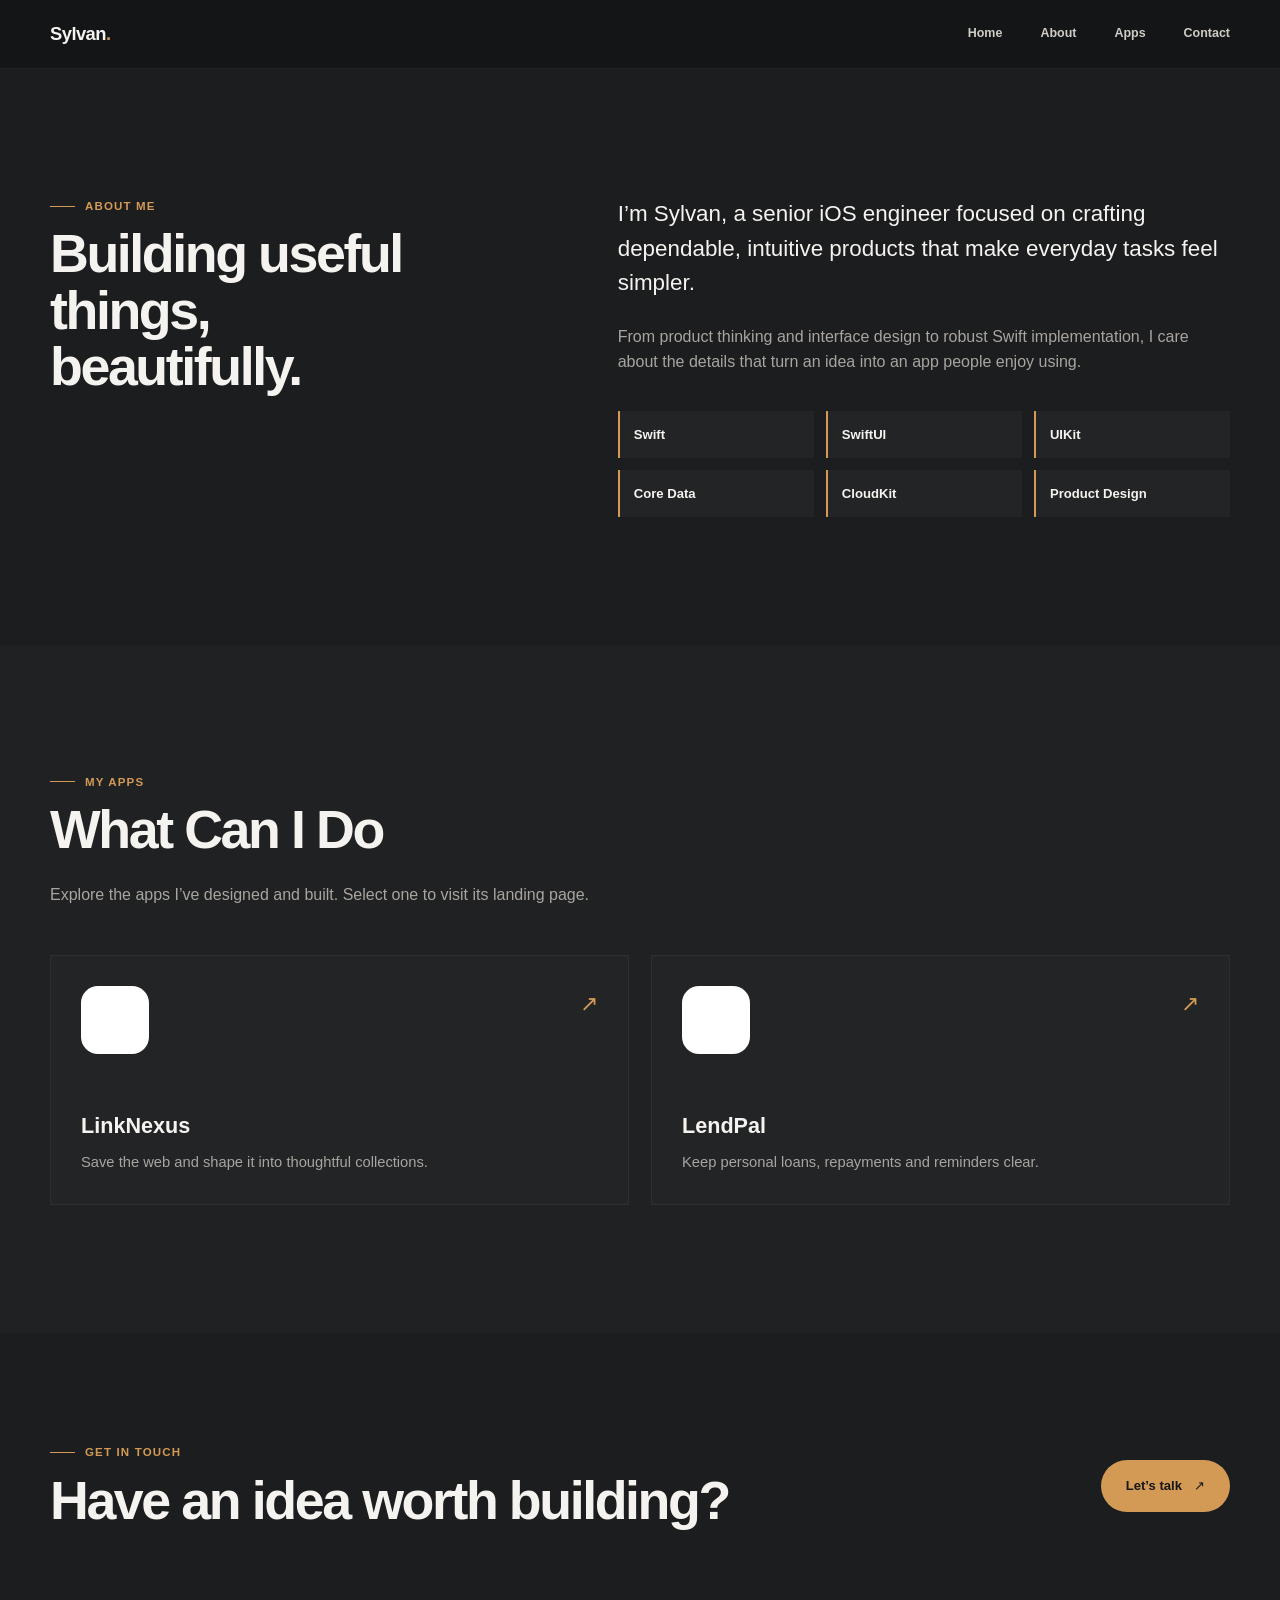
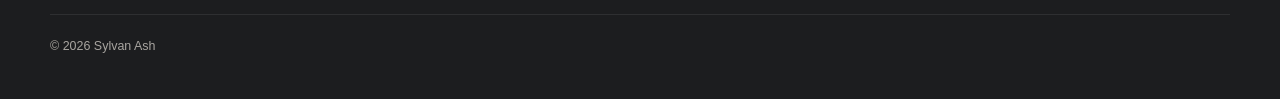
==== commit 08d6237d: "Redirect project Pages URLs to root site" ====
--- a/index.html
+++ b/index.html
@@ -3,6 +3,8 @@
   <head>
     <meta charset="utf-8">
     <meta name="viewport" content="width=device-width, initial-scale=1">
+    <meta http-equiv="refresh" content="0; url=https://sylvan-d-ash.github.io/">
+    <link rel="canonical" href="https://sylvan-d-ash.github.io/">
     <meta name="description" content="Sylvan Ash is a senior iOS engineer building thoughtful apps for everyday life.">
     <title>Sylvan Ash — Senior iOS Engineer</title>
     <link rel="icon" href="favicon.svg" type="image/svg+xml">
@@ -85,7 +87,7 @@
         <p class="section-kicker">Get in touch</p>
         <h2>Have an idea worth building?</h2>
       </div>
-      <a class="contact-button" href="mailto:lendpal.sup@gmail.com">Let’s talk <span aria-hidden="true">↗</span></a>
+      <a class="contact-button" href="mailto:sylvan.d.ash@gmail.com">Let’s talk <span aria-hidden="true">↗</span></a>
       <p class="copyright">© 2026 Sylvan Ash</p>
     </footer>
   </body>
--- a/assets/styles.css
+++ b/assets/styles.css
@@ -365,35 +365,52 @@
 .site-footer a { text-underline-offset: 4px; }
 
 .app-page {
-  --accent: #3d8e5b;
-  --soft: #ffffff;
-  --page-background: #f2f2f2;
-  --page-ink: #111111;
-  --page-muted: #6b6b6b;
+  --accent: #d39a56;
+  --soft: #232426;
+  --page-background: #1c1d1f;
+  --page-ink: #f5f3ef;
+  --page-muted: #a8a5a0;
+  --page-line: rgb(255 255 255 / 8%);
   background: var(--page-background);
   color: var(--page-ink);
 }
 
 .app-page.lendpal {
-  --accent: #3182ce;
-  --soft: #e8f2fb;
-  --page-background: #f7f8fa;
-  --page-ink: #2d3748;
-  --page-muted: #718096;
-}
-
-.app-shell { padding: 32px 0 56px; }
-
-.top-nav { display: flex; justify-content: space-between; align-items: center; }
-.back-link, .privacy-link { color: var(--page-muted); font-size: .9rem; text-decoration: none; }
+  --accent: #d39a56;
+  --soft: #232426;
+  --page-background: #1c1d1f;
+  --page-ink: #f5f3ef;
+  --page-muted: #a8a5a0;
+}
+
+.app-shell { width: min(100% - 40px, 1180px); padding: 0 0 46px; }
+
+.top-nav {
+  min-height: 68px;
+  border-bottom: 1px solid var(--page-line);
+  display: flex;
+  justify-content: space-between;
+  align-items: center;
+}
+.page-wordmark {
+  color: var(--page-ink);
+  font-size: 1.15rem;
+  font-weight: 800;
+  letter-spacing: -.03em;
+  text-decoration: none;
+}
+.page-wordmark span { color: var(--accent); }
+.page-nav-links { display: flex; align-items: center; gap: clamp(22px, 4vw, 42px); }
+.back-link, .privacy-link { color: var(--page-muted); font-size: .78rem; font-weight: 700; text-decoration: none; }
 .back-link:hover, .privacy-link:hover { color: var(--accent); }
 
 .app-hero {
-  min-height: calc(100vh - 145px);
+  min-height: calc(100vh - 115px);
+  padding: clamp(78px, 9vw, 118px) 0;
   display: grid;
   grid-template-columns: 1.2fr .8fr;
   align-items: center;
-  gap: 64px;
+  gap: clamp(54px, 9vw, 120px);
 }
 
 .app-badge {
@@ -405,7 +422,8 @@
   place-items: center;
   overflow: hidden;
   background: var(--accent);
-  box-shadow: 0 16px 40px color-mix(in srgb, var(--page-ink) 18%, transparent);
+  border: 1px solid rgb(255 255 255 / 10%);
+  box-shadow: 0 18px 50px rgb(0 0 0 / 28%);
 }
 
 .app-badge img { width: 100%; height: 100%; object-fit: cover; }
@@ -413,34 +431,42 @@
 .app-page.lendpal .app-badge { background: transparent; }
 
 .app-copy h1 {
-  margin-bottom: 20px;
-  font-size: clamp(3.5rem, 9vw, 7rem);
+  margin-bottom: 24px;
+  font-size: clamp(3.5rem, 8vw, 6.7rem);
   letter-spacing: -.075em;
   line-height: .9;
 }
 
-.app-description { max-width: 590px; color: var(--page-muted); font-size: 1.2rem; }
+.app-page .eyebrow {
+  display: flex;
+  align-items: center;
+  gap: 10px;
+  margin-bottom: 16px;
+  color: var(--accent);
+}
+.app-page .eyebrow::before { width: 25px; height: 1px; content: ""; background: currentColor; }
+.app-description { max-width: 620px; color: var(--page-muted); font-size: 1.15rem; }
 
 .store-button {
   width: fit-content;
   min-height: 52px;
   margin-top: 28px;
   padding: 0 20px;
-  border-radius: 15px;
+  border-radius: 999px;
   display: inline-flex;
   align-items: center;
   gap: 18px;
-  background: var(--page-ink);
-  color: var(--page-background);
-  font-size: .95rem;
-  font-weight: 700;
+  background: var(--accent);
+  color: #171717;
+  font-size: .82rem;
+  font-weight: 800;
   text-decoration: none;
   transition: transform .2s ease, box-shadow .2s ease;
 }
 
 a.store-button:hover {
   transform: translateY(-2px);
-  box-shadow: 0 12px 30px color-mix(in srgb, var(--page-ink) 20%, transparent);
+  box-shadow: 0 12px 30px rgb(0 0 0 / 25%);
 }
 
 a.store-button:focus-visible {
@@ -449,7 +475,7 @@
 }
 
 .store-button.is-coming-soon {
-  border: 1px solid color-mix(in srgb, var(--page-ink) 12%, transparent);
+  border: 1px solid var(--page-line);
   background: var(--soft);
   color: var(--page-ink);
 }
@@ -457,23 +483,110 @@
 .store-detail { color: var(--page-muted); font-size: .8rem; font-weight: 600; }
 
 .feature-note {
-  padding: 32px;
-  border-radius: 28px;
+  position: relative;
+  padding: 38px;
+  border: 1px solid var(--page-line);
+  border-radius: 0;
   background: var(--soft);
   color: var(--page-ink);
-  box-shadow: 0 18px 55px color-mix(in srgb, var(--page-ink) 7%, transparent);
-}
-
-.feature-note p { margin: 0; font-size: 1.15rem; font-weight: 600; }
-.feature-note p::first-line { color: var(--accent); }
-
-.policy-shell { max-width: 720px; padding: 32px 0 80px; }
-.policy-header { padding: 96px 0 44px; border-bottom: 1px solid var(--line); }
-.policy-header h1 { margin-bottom: 12px; font-size: clamp(2.7rem, 7vw, 4.5rem); letter-spacing: -.055em; line-height: 1; }
-.updated { color: var(--muted); font-size: .9rem; }
-.policy-content { padding-top: 44px; }
-.policy-content h2 { margin: 44px 0 12px; font-size: 1.2rem; letter-spacing: -.015em; }
-.policy-content p, .policy-content li { color: #46515c; }
+  box-shadow: 0 22px 60px rgb(0 0 0 / 18%);
+}
+
+.feature-note::before {
+  display: block;
+  margin-bottom: 20px;
+  color: var(--accent);
+  content: "Highlights";
+  font-size: .7rem;
+  font-weight: 800;
+  letter-spacing: .12em;
+  text-transform: uppercase;
+}
+.feature-note p { margin: 0; font-size: 1.12rem; font-weight: 650; line-height: 2.1; }
+.feature-note p::first-line { color: var(--page-ink); }
+
+.screenshot-showcase {
+  padding: 72px 0 48px;
+  border-top: 1px solid color-mix(in srgb, var(--page-ink) 9%, transparent);
+}
+
+.showcase-heading {
+  max-width: 650px;
+  margin-bottom: 20px;
+}
+
+.showcase-heading .eyebrow { color: var(--accent); }
+
+.showcase-heading h2 {
+  margin-bottom: 14px;
+  font-size: clamp(2.25rem, 6vw, 4.25rem);
+  letter-spacing: -.055em;
+  line-height: 1;
+}
+
+.showcase-heading > p:last-child {
+  max-width: 590px;
+  margin-bottom: 0;
+  color: var(--page-muted);
+  font-size: 1.08rem;
+}
+
+.screenshot-track {
+  display: grid;
+  grid-auto-columns: minmax(240px, 30%);
+  grid-auto-flow: column;
+  gap: 22px;
+  padding: 8px 4px 30px;
+  overflow-x: auto;
+  overscroll-behavior-inline: contain;
+  scroll-snap-type: inline mandatory;
+  scrollbar-color: color-mix(in srgb, var(--accent) 50%, transparent) transparent;
+}
+
+.screenshot-card {
+  min-width: 0;
+  margin: 0;
+  overflow: hidden;
+  border: 1px solid color-mix(in srgb, var(--page-ink) 9%, transparent);
+  border-radius: 24px;
+  background: var(--soft);
+  box-shadow: 0 20px 48px color-mix(in srgb, var(--page-ink) 10%, transparent);
+  scroll-snap-align: start;
+}
+
+.screenshot-card img {
+  width: 100%;
+  height: auto;
+  display: block;
+}
+
+.page-footer {
+  padding-top: 28px;
+  border-top: 1px solid var(--page-line);
+  display: flex;
+  justify-content: space-between;
+  gap: 24px;
+  color: var(--page-muted);
+  font-size: .78rem;
+}
+.page-footer a { color: var(--page-muted); text-underline-offset: 4px; }
+.page-footer a:hover { color: var(--accent); }
+
+.policy-shell { width: min(100% - 40px, 820px); max-width: 820px; padding: 0 0 46px; }
+.policy-header { padding: clamp(78px, 10vw, 120px) 0 52px; border-bottom: 1px solid var(--page-line); }
+.policy-header h1 { margin-bottom: 16px; font-size: clamp(2.9rem, 7vw, 5.2rem); letter-spacing: -.06em; line-height: .95; }
+.updated { color: var(--page-muted); font-size: .82rem; }
+.policy-content { padding: 28px 0 88px; }
+.policy-content h2 {
+  margin: 38px 0 14px;
+  padding-top: 38px;
+  border-top: 1px solid var(--page-line);
+  color: var(--page-ink);
+  font-size: 1.12rem;
+  letter-spacing: -.015em;
+}
+.policy-content > h2:first-child { border-top: 0; padding-top: 0; }
+.policy-content p, .policy-content li { color: var(--page-muted); }
 .policy-content a { color: var(--accent); text-underline-offset: 3px; }
 .policy-content li + li { margin-top: 10px; }
 
@@ -492,9 +605,20 @@
   .home-shell { padding-top: 9vh; }
   .app-grid { grid-template-columns: 1fr; margin: 52px 0; }
   .app-card { min-height: 230px; }
-  .app-hero { grid-template-columns: 1fr; gap: 16px; padding: 88px 0 40px; }
-  .feature-note { margin-top: 20px; }
+  .top-nav { min-height: 60px; }
+  .app-hero { min-height: 0; grid-template-columns: 1fr; gap: 44px; padding: 70px 0; }
+  .app-badge { width: 82px; height: 82px; margin-bottom: 28px; border-radius: 23px; }
+  .feature-note { margin-top: 0; padding: 28px; }
+  .screenshot-showcase { padding-top: 56px; }
+  .screenshot-track {
+    grid-auto-columns: minmax(250px, 82%);
+    gap: 16px;
+    margin-right: -20px;
+    padding-right: 20px;
+  }
   .policy-header { padding-top: 72px; }
+  .policy-content { padding-bottom: 68px; }
+  .page-footer { flex-direction: column; gap: 8px; }
 }
 
 @media (prefers-reduced-motion: reduce) {
